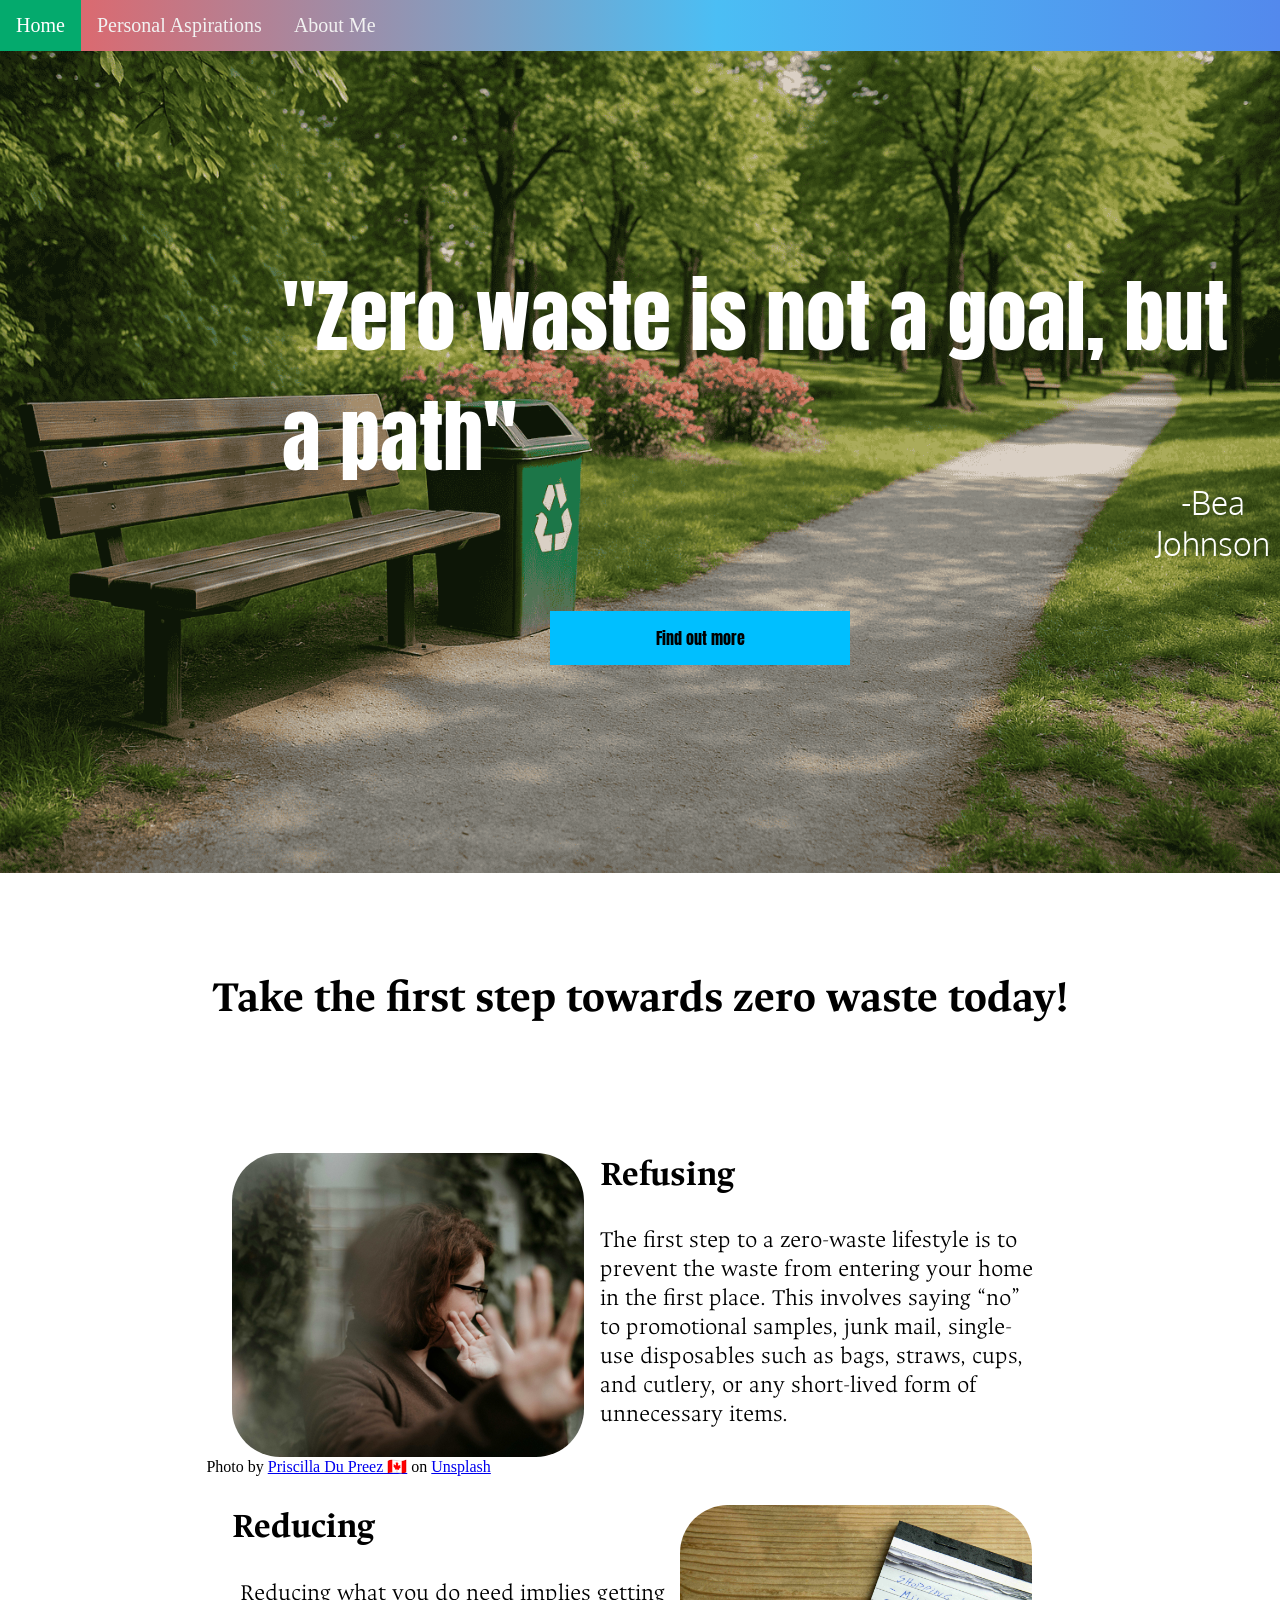
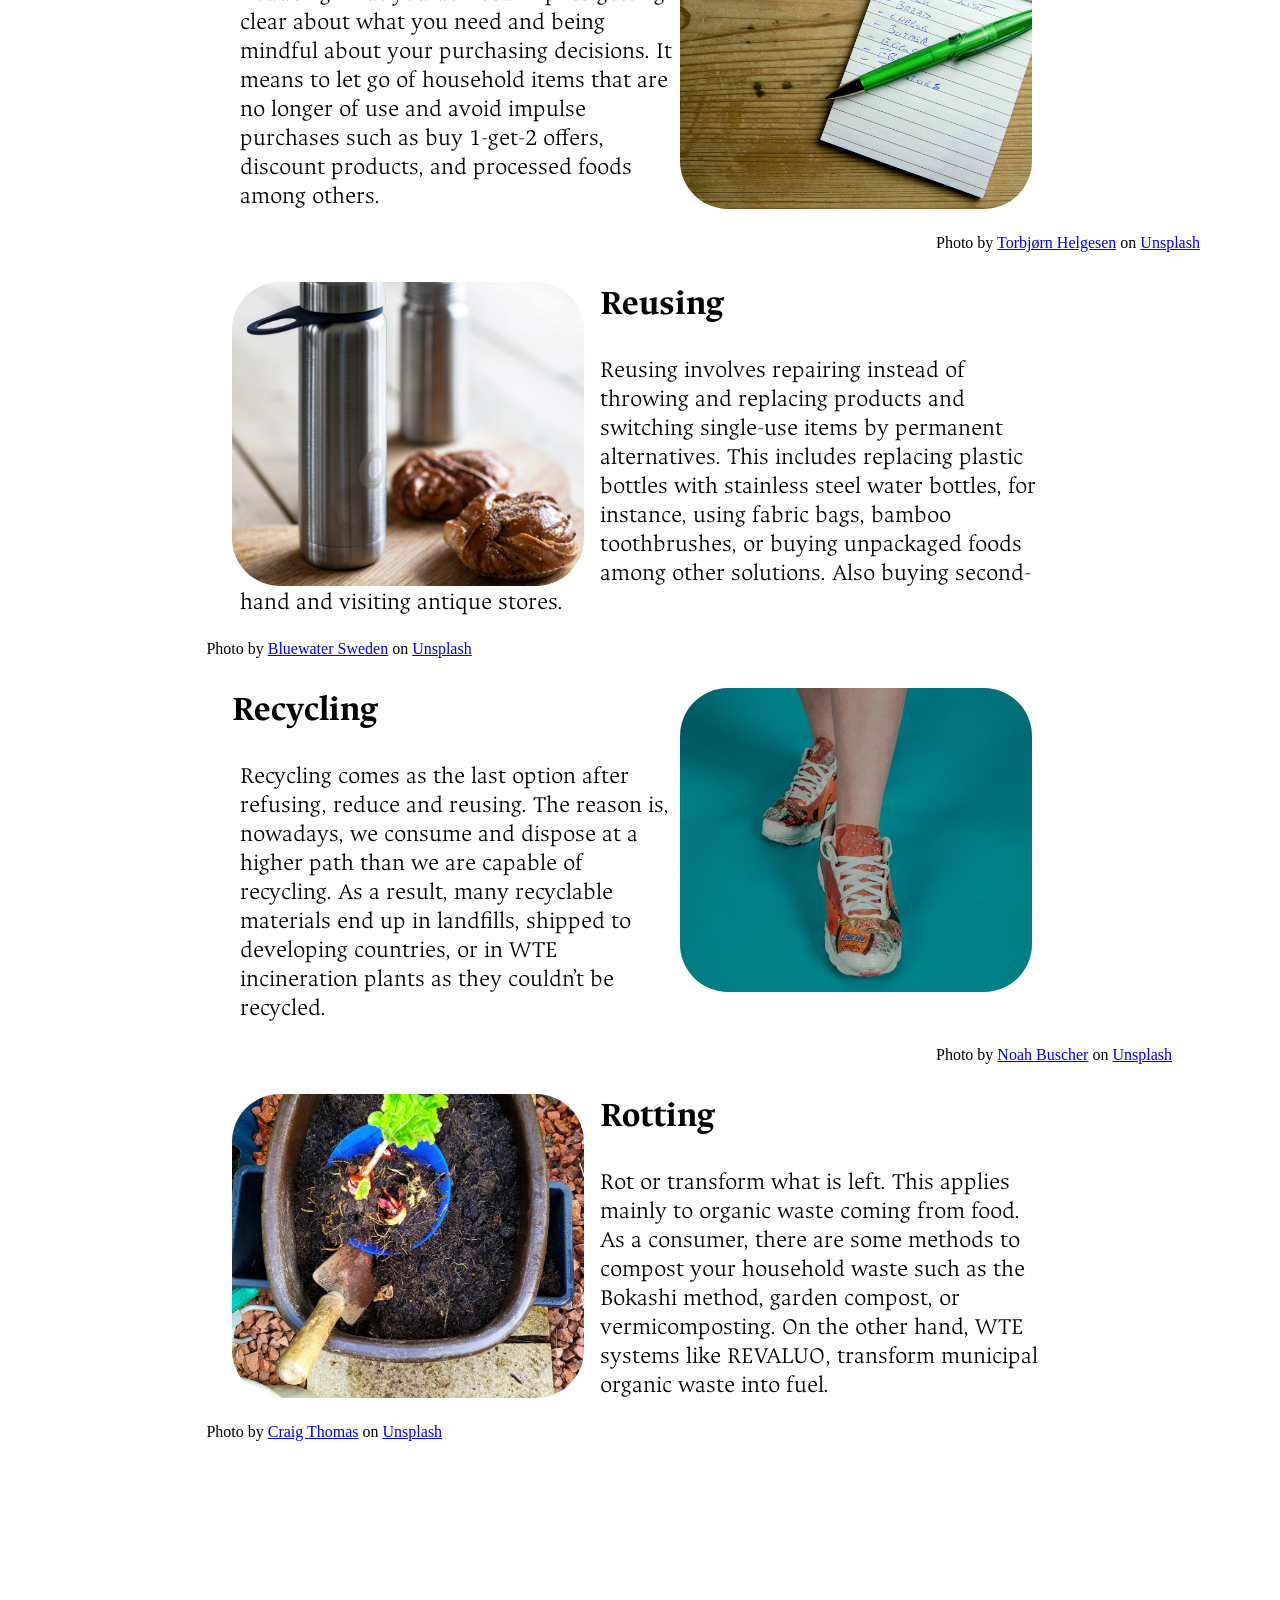
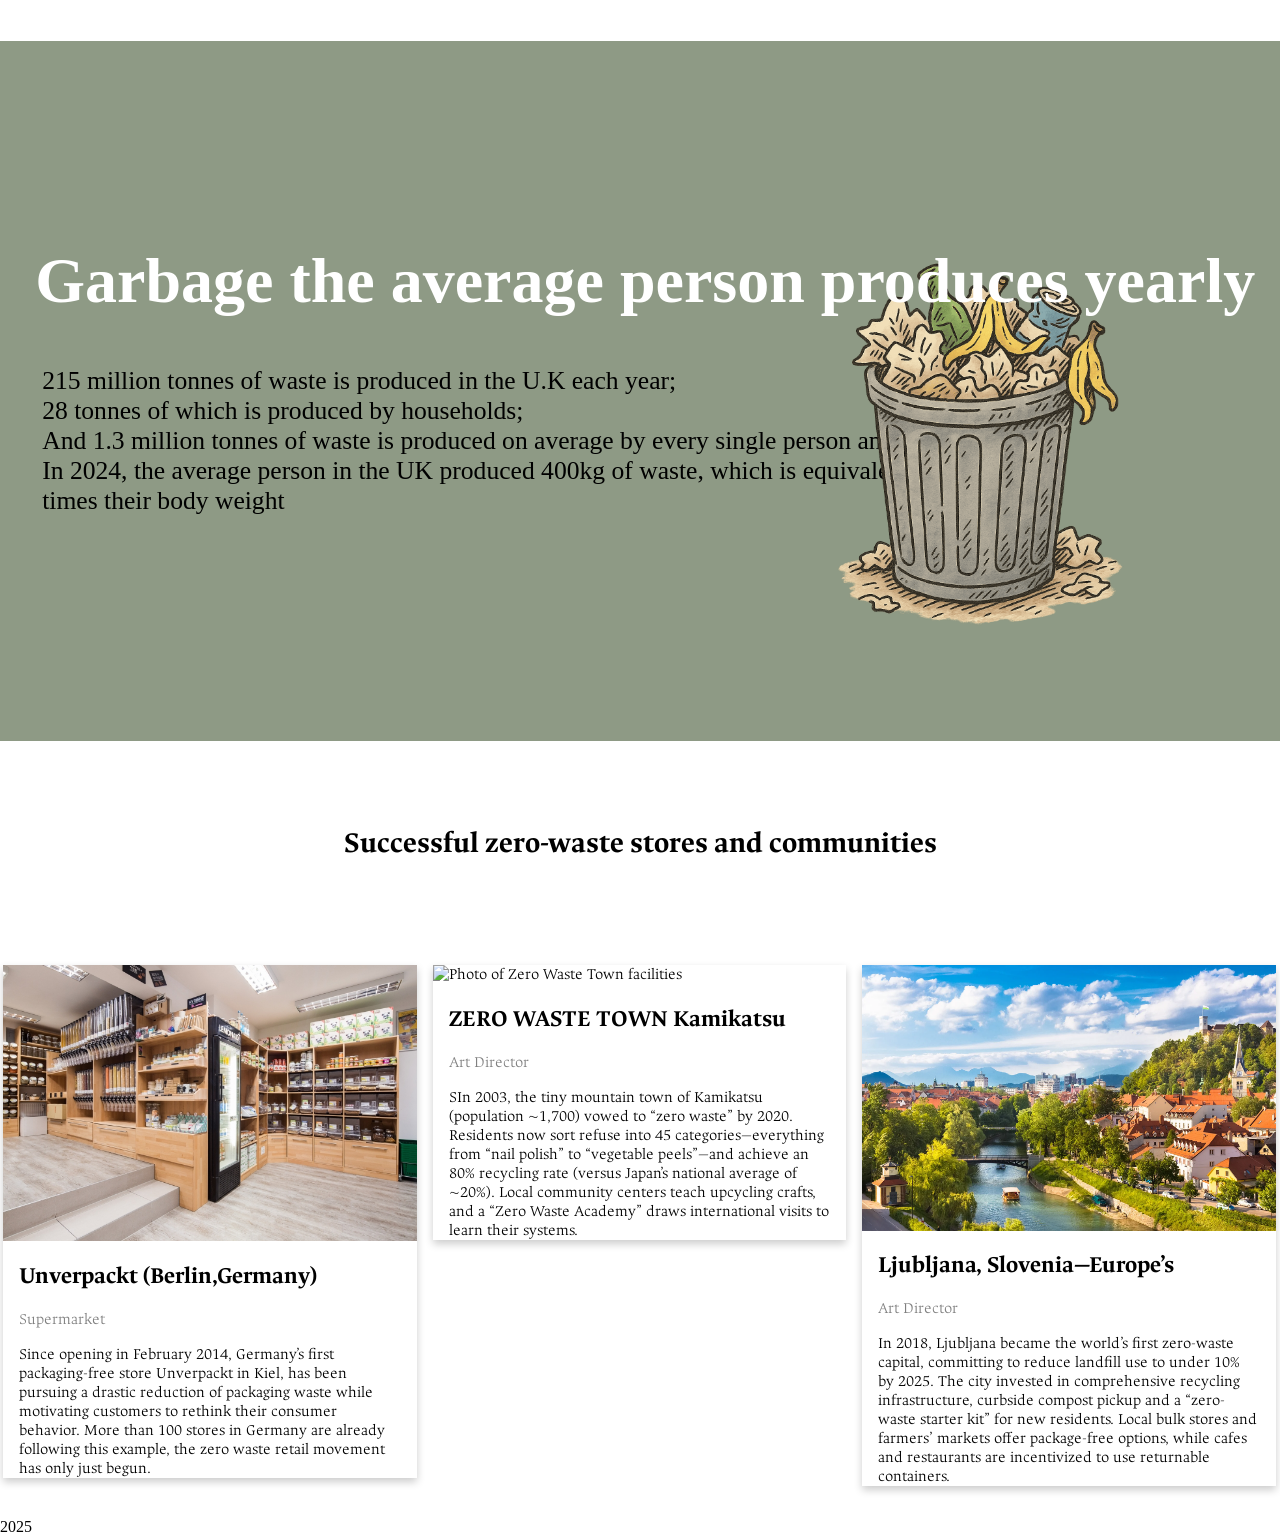
==== index.html @ 5b38b544 "Add files via upload" ====
<!DOCTYPE html>
<html lang="en">
<head>
<!-- documents metadata -->
    <meta charset="UTF-8">
    <meta name="viewport" content="width=device-width, initial-scale=1.0">
    <title>CA1</title>
<!-- Google fonts -->
<link rel="preconnect" href="https://fonts.googleapis.com">
<link rel="preconnect" href="https://fonts.gstatic.com" crossorigin>
<link href="https://fonts.googleapis.com/css2?family=Ancizar+Serif:ital,wght@0,300..900;1,300..900&family=Anton&family=Oxygen:wght@300;400;700&display=swap" rel="stylesheet">
<!-- Main stylesheet -->
<link rel="stylesheet" href="css/style.css">
</head>


<body>
    <!-- Navigation bar-------------------------------- -->
    <nav class="topnav">
        <a class="active" href="#home">Home</a>
        <a href="aspiration.html"> Personal Aspirations</a>
        <a href="aboutme.html">About Me</a>
     </nav>
     <!-- site banner + quote --------------------------------------------- -->
    <header>
        <div class="container">
        <div class="home"></div>
            <div class="quote anton-regular overwrap"> "Zero waste is not a goal, but a path"  </div>
            <p class="quotename oxygen-light">-Bea Johnson</p>
        <div class="center"> 
            <!-- location.href navigates you to provided url -->
            <button onclick="location.href='#content'" class="button anton-regular">Find out more</button>
        </div>
    </div>
    </header>
    <!-- Main content------------------------------------------------------------ -->
     <main>
    <section>
        <div id="content" class="header ancizarlight">
         <h1> Take the first step towards zero waste today! </h1>         
        </div>
    <!-- The five R's------------------------------------------------------ -->
        <div class="container5R">
            <figure>
                <div class="ancizarlight textSize">
                    <img src="images/refusing.jpg" alt="Woman refusing" class="floatLeft size">
                                <h2>Refusing</h2>
                                            <p class="overwrapBody">The first step to a zero-waste lifestyle is to prevent the waste from entering your home in the first place. This involves saying “no” to promotional samples, junk mail, single-use disposables such as bags, straws, cups, and cutlery, or any short-lived form of unnecessary items. </p>
                                    </div>
                                            <figcaption class="citeLeft">Photo by <a href="https://unsplash.com/@priscilladupreez?utm_content=creditCopyText&utm_medium=referral&utm_source=unsplash">Priscilla Du Preez 🇨🇦</a> on <a href="https://unsplash.com/photos/man-in-brown-sweater-wearing-black-framed-eyeglasses-8u9Kz4yZLgg?utm_content=creditCopyText&utm_medium=referral&utm_source=unsplash">Unsplash </a></figcaption>
                    </figure>
                <figure>
                <div class="ancizarlight textSize">
                    <img src="images/reducing.jpg" alt="A hand-written grocery list" class="floatRight size"> 
                         <h2 class="alignRight">Reducing</h2>
                                     <p class="overwrapBody">Reducing what you do need implies getting clear about what you need and being mindful about your purchasing decisions. It means to let go of household items that are no longer of use and avoid impulse purchases such as buy 1-get-2 offers, discount products, and processed foods among others.</p>
                             </div>
                        
                                     <figcaption class="citeRight">Photo by <a href="https://unsplash.com/@tobben63?utm_content=creditCopyText&utm_medium=referral&utm_source=unsplash">Torbjørn Helgesen</a> on <a href="https://unsplash.com/photos/a-green-pen-sitting-on-top-of-a-piece-of-paper-KXfiLw0HrvU?utm_content=creditCopyText&utm_medium=referral&utm_source=unsplash">Unsplash</a> </figcaption>
                    </figure>        
                 <figure>  
               <div class="ancizarlight textSize">
                    <img src="images/reuse2.jpg" alt="Stainless steel bottle" class="floatLeft size"> 
                                <h2>Reusing</h2>
                                            <p class="overwrapBody">Reusing involves repairing instead of throwing and replacing products and switching single-use items by permanent alternatives. This includes replacing plastic bottles with stainless steel water bottles, for instance, using fabric bags, bamboo toothbrushes, or buying unpackaged foods among other solutions. Also buying second-hand and visiting antique stores.</p>
                                    </div>
                                            <figcaption class="citeLeft">Photo by <a href="https://unsplash.com/@bluewaterglobe?utm_content=creditCopyText&utm_medium=referral&utm_source=unsplash">Bluewater Sweden</a> on <a href="https://unsplash.com/photos/stainless-steel-vacuum-flask-beside-brown-cookies-on-brown-wooden-table-jpxnIN5AC4g?utm_content=creditCopyText&utm_medium=referral&utm_source=unsplash">Unsplash</a>
                                           </figcaption>
                    </figure>
                <figure>
                <div class="ancizarlight textSize">    
                    <img src="images/recycling.jpg" alt="A shoe made out of recycled wrappers" class="floatRight size">
                         <h2 class="alignRight">Recycling</h2>
                                     <p class="overwrapBody">Recycling comes as the last option after refusing, reduce and reusing. The reason is, nowadays, we consume and dispose at a higher path than we are capable of recycling. As a result, many recyclable materials end up in landfills, shipped to developing countries, or in WTE incineration plants as they couldn’t be recycled.</p>
                             </div>
                                     <figcaption class="citeRight">Photo by <a href="https://unsplash.com/@noahbuscher?utm_content=creditCopyText&utm_medium=referral&utm_source=unsplash">Noah Buscher</a> on <a href="https://unsplash.com/photos/orange-and-white-low-top-sneakers-UK7NpEUs5i8?utm_content=creditCopyText&utm_medium=referral&utm_source=unsplash">Unsplash</a>
                                    </figcaption>
                            </figure>
                    <figure>
                    <div class="ancizarlight textSize">
                   <img src="images/rotting.jpg" alt="Composting unused vegetables" class="floatLeft size"> 
                                <h2>Rotting</h2>
                                            <p class="overwrapBody">Rot or transform what is left. This applies mainly to organic waste coming from food. As a consumer, there are some methods to compost your household waste such as the Bokashi method, garden compost, or vermicomposting. On the other hand, WTE systems like REVALUO, transform municipal organic waste into fuel.</p>
                                    </div>
                                            <figcaption class="citeLeft">Photo by <a href="https://unsplash.com/@craigthomas?utm_content=creditCopyText&utm_medium=referral&utm_source=unsplash">Craig Thomas</a> on <a href="https://unsplash.com/photos/a-plant-in-a-pot-oCmF-7gEfM0?utm_content=creditCopyText&utm_medium=referral&utm_source=unsplash">Unsplash</a>
                                            </figcaption>
                     </figure>
                     </div>
    </section>
  <!-- Statistics------------------------------------------------------------------ -->
  <section>
        <div class="container2"> 
            <div class="home2"> </div> 
           <h2 class="statistics">Garbage the average person produces yearly<br> </h2>
          
           <p class="statpara overwrapBody">215 million tonnes of waste is produced in the U.K each year;<br> 28 tonnes of which is produced by households;<br> And 1.3 million tonnes of waste is produced on average by every single person annually.<br> In 2024, the average person in the UK produced 400kg of waste, which is equivalent to 7 <br>times their body weight</p>
            <div class="trashcan"></div>
        </div>
  </section>
  <!-- Examples of successful real world examples---------------------------------------------- -->
<section class="ancizarlight">
    <h2 class="header"> Successful zero-waste stores and communities </h2>
    <br>
    <div class="row">
    
        <div class="column">
             <div class="card">
            <img src="images/Unverpackt.jpg" alt="Photo of Unverpackt Supermarket" >
                <div class="container3">
            <h2>Unverpackt (Berlin,Germany)</h2>
            <p class ="title">Supermarket</p>
            <p class="size">Since opening in February 2014, Germany’s first packaging-free store Unverpackt in Kiel, has been pursuing a drastic reduction of packaging waste while motivating customers to rethink their consumer behavior. More than 100 stores in Germany are already following this example, the zero waste retail movement has only just begun.
        </p>
            </div>
            
     </div>
     </div>
    <div class="column">
     <div class="card">
      <img src="images/ZeroWasteTown2.PNG" alt="Photo of Zero Waste Town facilities" >
    <div class="container3">
        <h2>ZERO WASTE TOWN Kamikatsu</h2>
        <p class="title">Art Director</p>
        <p>SIn 2003, the tiny mountain town of Kamikatsu (population ~1,700) vowed to “zero waste” by 2020. Residents now sort refuse into 45 categories—everything from “nail polish” to “vegetable peels”—and achieve an 80% recycling rate (versus Japan’s national average of ~20%). Local community centers teach upcycling crafts, and a “Zero Waste Academy” draws international visits to learn their systems.
</p>
      </div>
    </div>
  </div>
    <div class="column">
    <div class="card">
      <img src="images/Ljubljana-Slovenia.webp" alt="A photo of the sencary in Ljubljana Slovenia" >
   <div class="container3">
        <h2>Ljubljana, Slovenia—Europe’s</h2>
        <p class="title">Art Director</p>
        <p>In 2018, Ljubljana became the world’s first zero-waste capital, committing to reduce landfill use to under 10% by 2025. The city invested in comprehensive recycling infrastructure, curbside compost pickup and a “zero-waste starter kit” for new residents. Local bulk stores and farmers’ markets offer package-free options, while cafes and restaurants are incentivized to use returnable containers.
</p>

        </div>
     </div>
    </div>
    </div>
</section>
</main>
<footer>
    2025
</footer>


</body>
</html>
---- css/style.css ----
/* text for quote
--------------------------------------------------------------------------------------------- */
.container {
    position: relative;
    text-align:center;
    color:white;
}
.quote{
    position: absolute;
    text-align:center;
    top:20vw;
    left:22%;
    font-size: 5em;

}

.quotename{
    position:absolute;
    top:450px;
    left:1145px;
    font-size:2em;
}
.overwrap{
    max-width: 1000px;
    overflow-wrap: break-word;
    word-wrap: break-word;
    text-align:left;
}
/* allows for words to overflow into next line and break inbetween words */

/* fonts
------------------------------------------------------------------- */
.anton-regular {
  font-family: "Anton", sans-serif;
  font-weight: 400;
  font-style: normal;
}
.oxygen-light {
  font-family: "Oxygen", sans-serif;
  font-weight: 300;
  font-style: normal;
}
.ancizarlight{
  font-family: "Ancizar Serif", serif;

  font-weight: 300;
  font-style: normal;
}
/* navigation bar, making it stay when scrolling and look good
------------------------------------------------------------------------------------------------------------------ */

.topnav{
    background: linear-gradient(90deg,rgba(237, 95, 95, 1) 0%, rgba(75, 190, 244, 1) 56%, rgba(83, 137, 237, 1) 100%);
    position: fixed;
    top:0;
    left:0;
    background-color: darkslategrey;
    overflow:hidden;
    z-index: 1000;
    width: 100vw;
} 

/* this stops the nav bar from disappearing */

.topnav a {
    float:left;
    display: block;
    color:#f2f2f2;
    text-align: center;
    padding: 14px 16px;
    text-decoration: none;
    font-size: 20px;
}
.topnav a:hover {
    background-color: #ddd;
    color: black;   
}
.topnav a.active {
    background-color: #04AA6D;
    color: white;
}
/* s
/* Centring the background image
----------------------------------------------------------------------------------------------------------------- */
body,html{
    height:100%;
    margin: 0;
}
   
.home{
    background:url(../images/ai.bg.png);
    width: auto;
    height:873px;

    background-size: cover;
    background-position:center;
    background-repeat: no-repeat;
   
}

.homeAspiration{
    background:url(../images/aspirationHome.jpg);
    clear:both;
    width: auto;
    height: 35rem;

    background-size: cover;
    background-position:center;
    background-repeat: no-repeat;
   

}
/* Centring, adjusting and recolouring the button
------------------------------------------------- */
.button {
   border: none;
   color: black;
   background: deepskyblue;
   padding: 15px 32px;
   text-align: center;
   text-decoration: none;
   display: inline-block;
   font-size: 16px;
   margin: 4px 2px;
   cursor: pointer;
   width: 300px; 
   z-index: 50;
   opacity: 1;
   transition: 0.3s;
}
.button:hover{
    opacity: 0.6;
}
.center button {
    margin: 0;
    position: absolute;
    top: 70%;
    left: 43%;

}

/* header 1 and main body, 5 points
------------------------------------- */
.header {
    padding: 60px;
    text-align: center;
    background: white;
    color: black;
    font-size: 30px;
}

img.floatLeft{
    /* display:block; */
    width:100%;
    float: left;
    margin:0rem 1rem 0rem 12rem;
}
img.floatRight{
    /* display:block; */
    width:100%;
    float:right;
    margin:0rem 13rem 0rem 0rem;
}

img.size{
    border-radius:3rem;
    width:22rem;
    height:19rem;
    object-fit: cover;
    object-position: center;
}
.citeLeft{
    /* position:relative; */
    display:block;
    clear: left;
    margin-left:13vw;
}
.citeRight{
    /* position:relative; */
    display:block;
    clear: right;
    margin-left:70vw;
}
.textSize{
    font-size:1.5em;
}
.overwrapBody{
    margin-left:200px;
    margin-right:200px;
    max-width: 80vw;
    overflow-wrap: break-word;
    word-wrap: break-word;
    text-align:left;

}

.alignRight{
    margin-left:12rem;  
}
/* statistics section
------------------------------------------------------------- */
.container2{
    position:relative;
}
.home2{

    background:url(../images/blanksageGreen.png);
    width:auto;
    height:700px;
    margin-top:200px;
    background-size:cover;
    background-position: center;
    background-repeat: no-repeat;
}
.trashcan{
    background:url(../images/aitrashCan.png);
    float:right;
    background-repeat:no-repeat;
    position:relative;
    background-position:center;
    background-size:cover;
    width: 300px;
    height: 500px;
    margin-top: -550px;
    margin-right: 150px;
    z-index:80;
}

.statistics{
    color:white;
    position:absolute;
    text-align:center;
    top:150px;
    left:9%;
    font-size:  4em;
    margin-left:-80px;
    z-index: 90;
}
.statpara{
    position:absolute;
    text-align:left;
    top:300px;
    left:9%;
    font-size:2vw;
    margin-left: -73px;
}
/* testimonial cards for real life examples
----------------------------------------------------------------------- */
html{
    box-sizing:border-box;
    scroll-behavior: smooth;
}
*, *:before, *:after {
    box-sizing:inherit;
}
@media screen and (max-width:300px) {
    .column{
    width:100%;
}
}
 .column{
    float:left;
    width:33.3%;
    margin-bottom:16px;
    padding:0 8px;
}
.row {
    margin: 0 -5px;}

.card{
    box-shadow:0 4px 8px 0 rgba(0,0,0,0.2);
}
.card img{
    width:100%;
    height:auto;
    display:block;
}
.container3 {
    padding:0 16px;
}
 .row::after{
    content:"";
    clear: both;
    display: table;
}
.title{
    color:grey;
}


/* Text and other things in aspiration page 
------------------------------------------------------------------------------------- */
.atext{
    position: absolute;
    text-align:center;
    top:340px;
    left:33%;
    font-size: 5em;
    color:white;
}
#img1{
    filter:brightness(50%);
}
.homeA2{
    background:url(../images/sky.jpg);
    filter:brightness(70%);
    width:auto;
    height:700px;
    margin-top:200px;
    background-size:cover;
    background-position: center;
    background-repeat: no-repeat;
}
.icarus{
    background:url(../images/icarusfalling.png);
    filter:brightness(80%);
    float:right;
    background-repeat:no-repeat;
    position:relative;
    background-position:center;
    background-size:cover;
    transform:scaleX(-1);
    rotate:-25deg;
    width: 20rem;
    height: 30rem;
    margin-top: -30rem;
    margin-right: 2vw;
    z-index:80;
}
.overwrapBodyA{
    color:white;
    margin-left:-6px;
    margin-right:13rem;
    max-width: 60vw;
    overflow-wrap: break-word;
    word-wrap: break-word;
    text-align:left;
}
.rotatable {
  /* make it respond to clicks and transforms */
  cursor: pointer;
  display: inline-block;            

}

/* while the mouse button (or touch) is held down... */
.rotatable:active {
  transform: rotate(360deg);
}
/* About me 
------------------------------------------------------------- */
.homeAbout{
    background:url(../images/blanksageGreen.png);
    width:100%;
    height:60vw;;
    background-size:cover;
    background-position: center;
    background-repeat: no-repeat;
}
.box{
    border: darkslategray;
    border-style: solid;
    border-width:0.5vw;
    background-color: linen;
    width: 80vw;
    height:40vw;
    margin:-50vw 0 0 10vw;
    z-index:2000;
}
.headerA{ 
    position: absolute;
    text-align:center;
    top:5vw;
    left:10%;
    font-size: 4em;
}
.overwrapAbout{
    margin-left:200px;
    margin-right:200px;
    max-width: 80vw;
    overflow-wrap: break-word;
    word-wrap: break-word;
    text-align:left;
}
.textAbout{
    position:absolute;
    text-align:left;
    top:200px;
    left:17%;
    font-size:1.5vw;
    margin-left: -73px;
}
.textAbout2{
    position:absolute;
    text-align:left;
    top:400px;
    left:1%;
    font-size:1.5vw;
    margin-left: -73px;
}
.overwrapAbout2{
    margin-left:200px;
    margin-right:200px;
    max-width: 40vw;
    overflow-wrap: break-word;
    word-wrap: break-word;
    text-align:left;
}
.myself{
    background:url(../images/Me2.PNG);
    width:15vw;
    height: 12vw;
    margin-top:200px;
    background-size:cover;
    background-position: center;
    background-repeat: no-repeat;
    margin-top:-14vw;
    margin-left: 72vw;
}
.social{
    position:fixed;
    margin-top:1000rem;
}
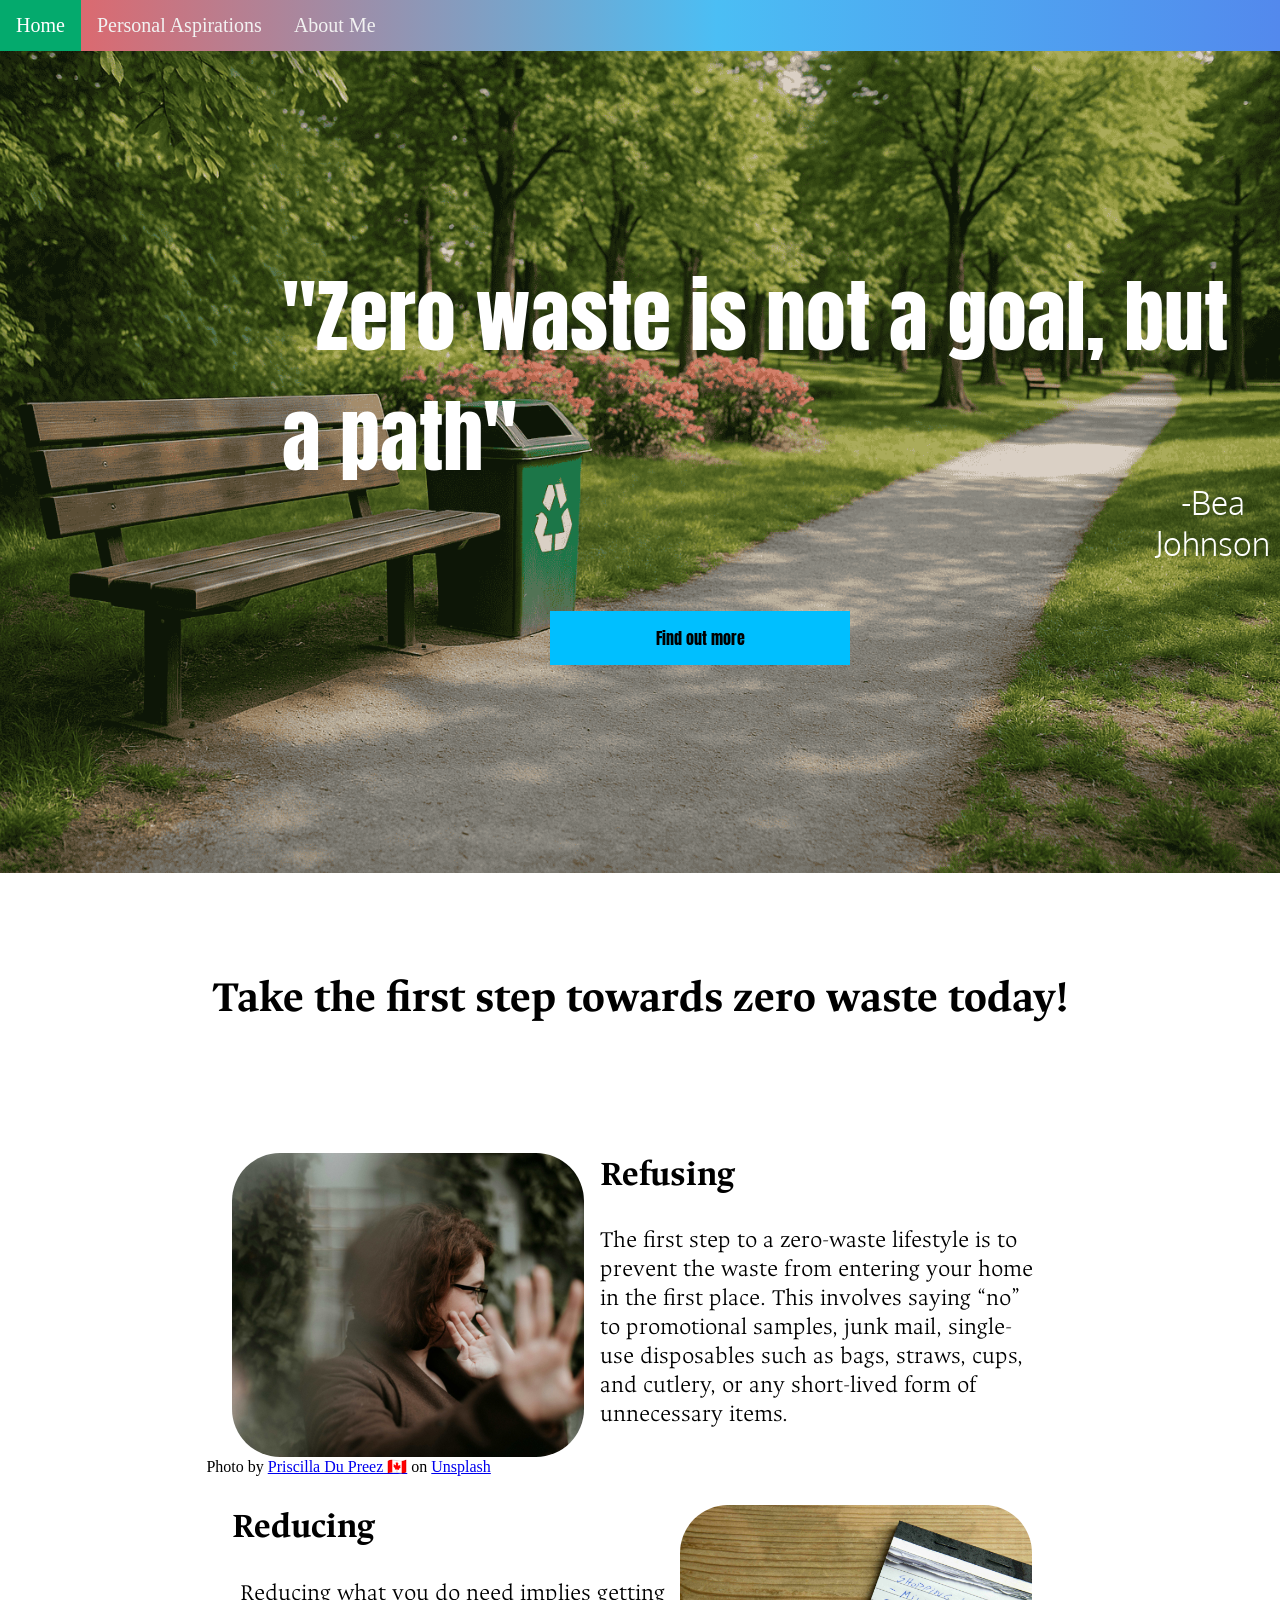
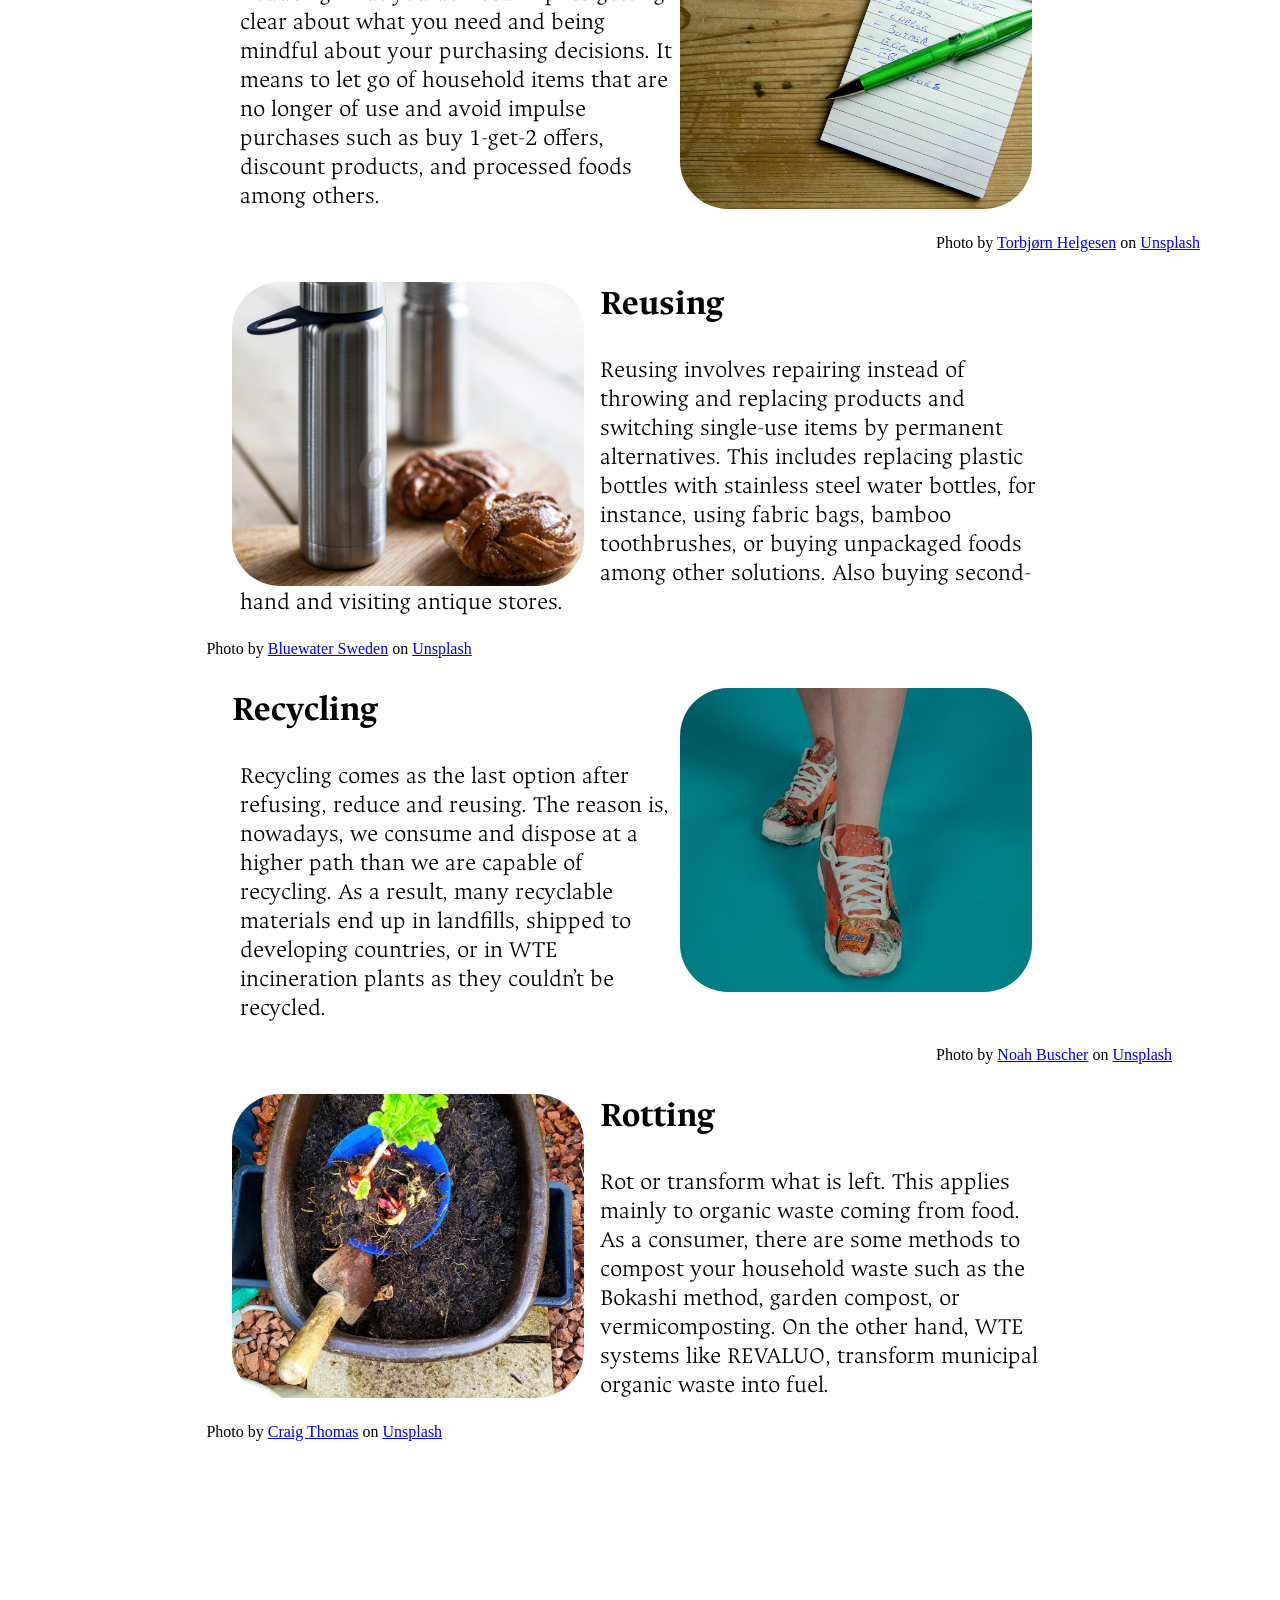
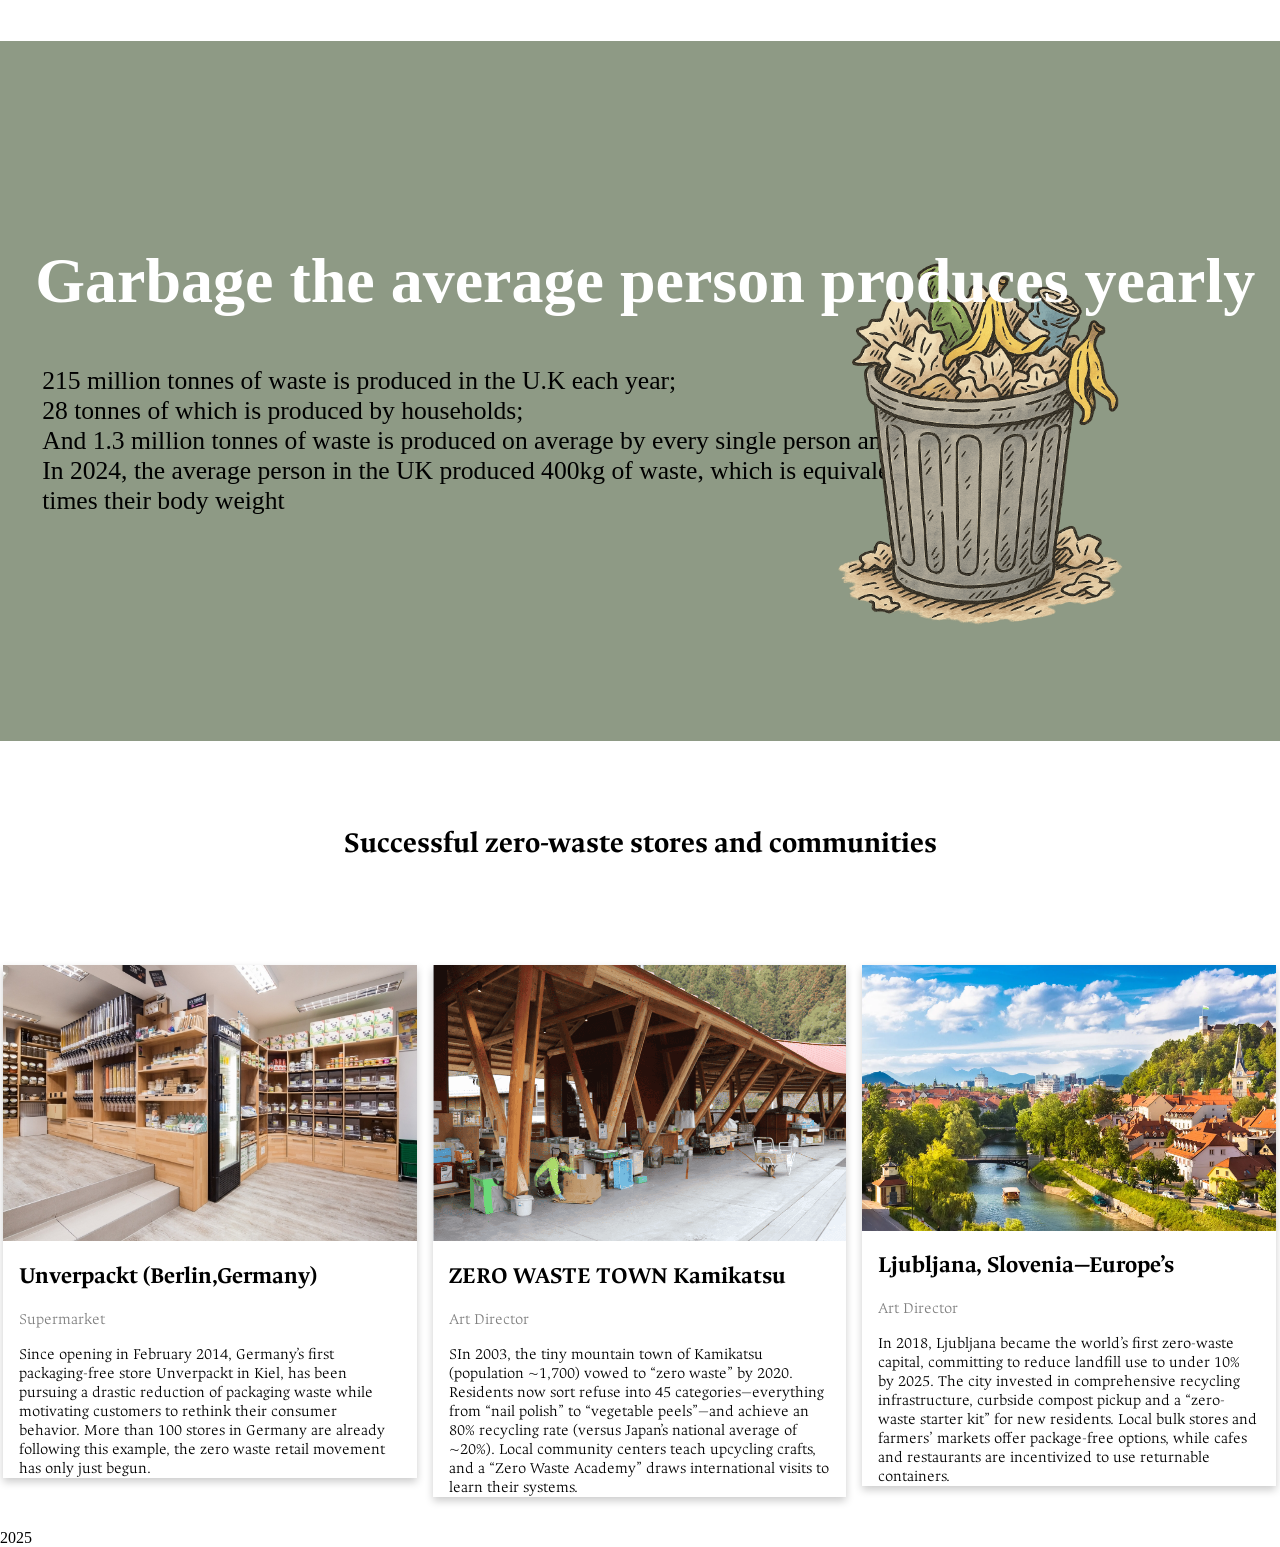
==== commit 64ce6d33: "fixed photo not loading (hopefully) t" ====
--- a/index.html
+++ b/index.html
@@ -117,7 +117,7 @@
      </div>
     <div class="column">
      <div class="card">
-      <img src="images/ZeroWasteTown2.PNG" alt="Photo of Zero Waste Town facilities" >
+      <img src="images/ZeroWasteTown2.png" alt="Photo of Zero Waste Town facilities" >
     <div class="container3">
         <h2>ZERO WASTE TOWN Kamikatsu</h2>
         <p class="title">Art Director</p>
